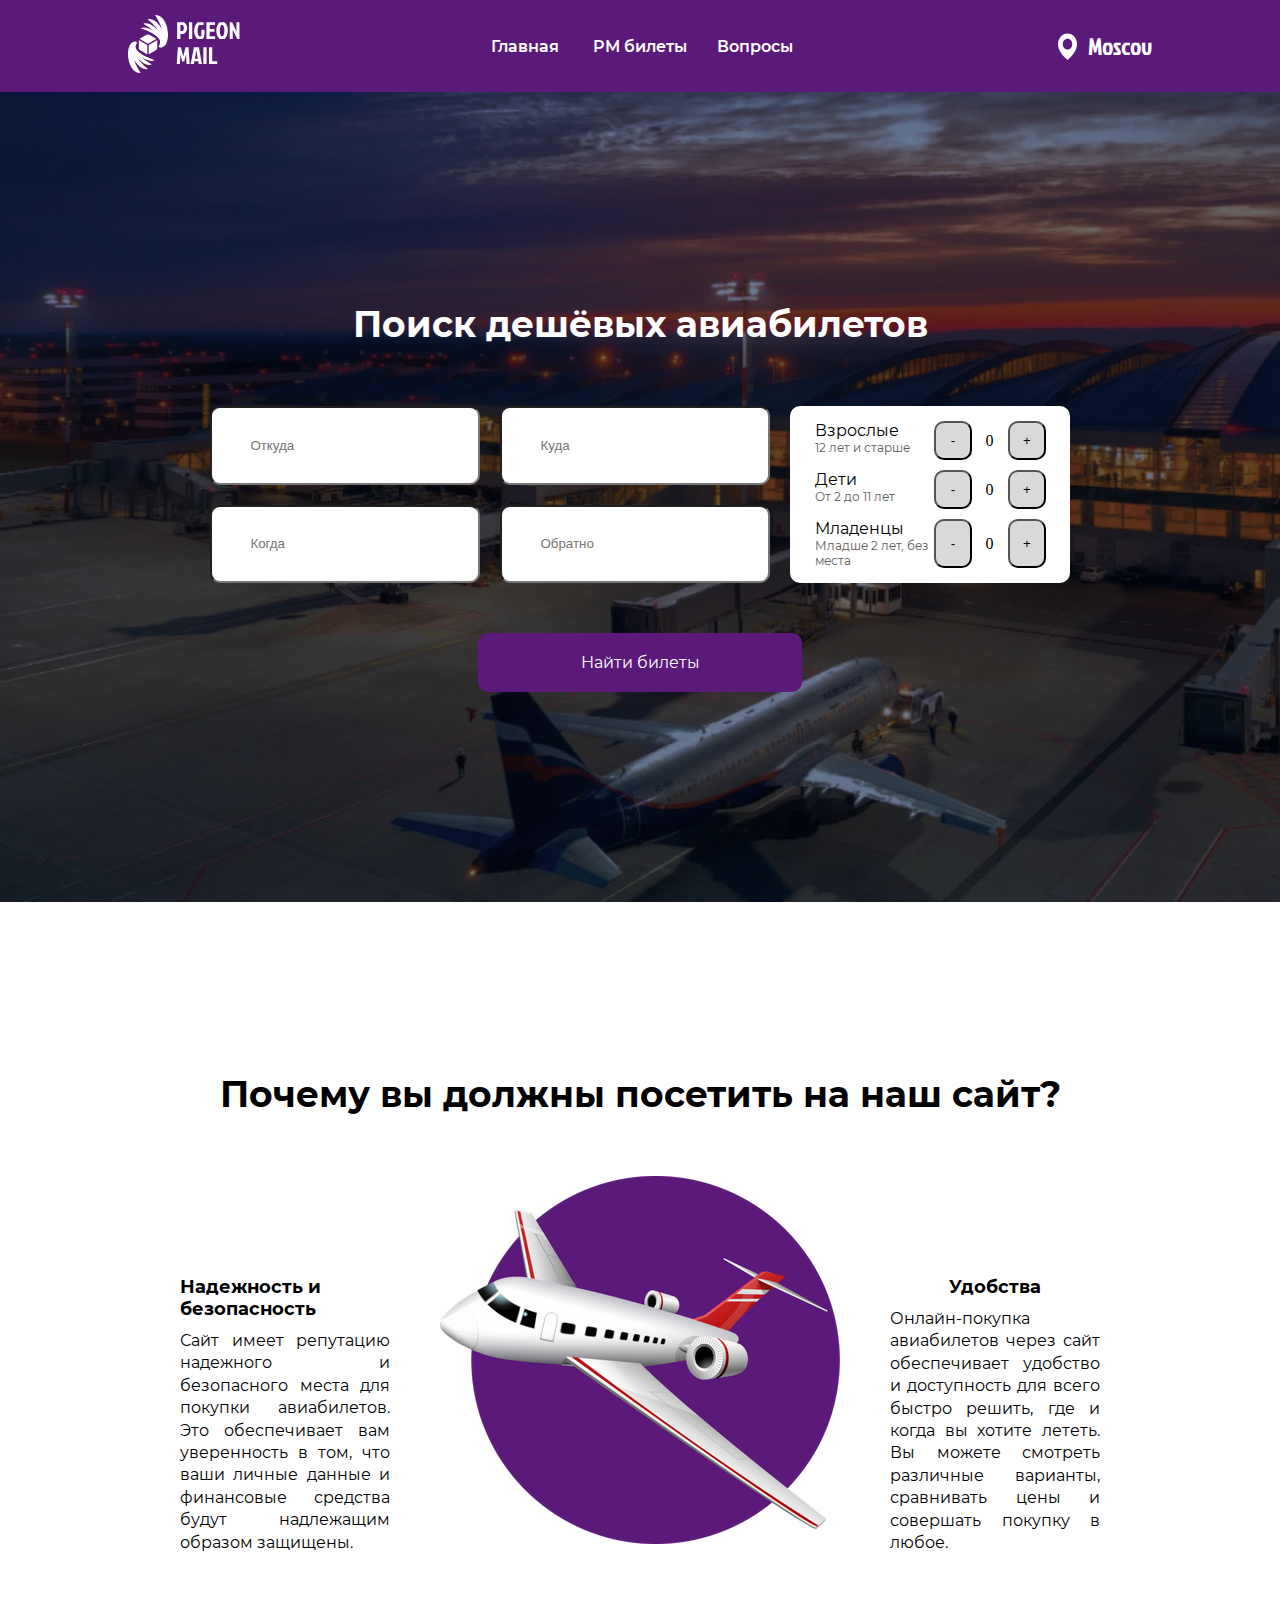
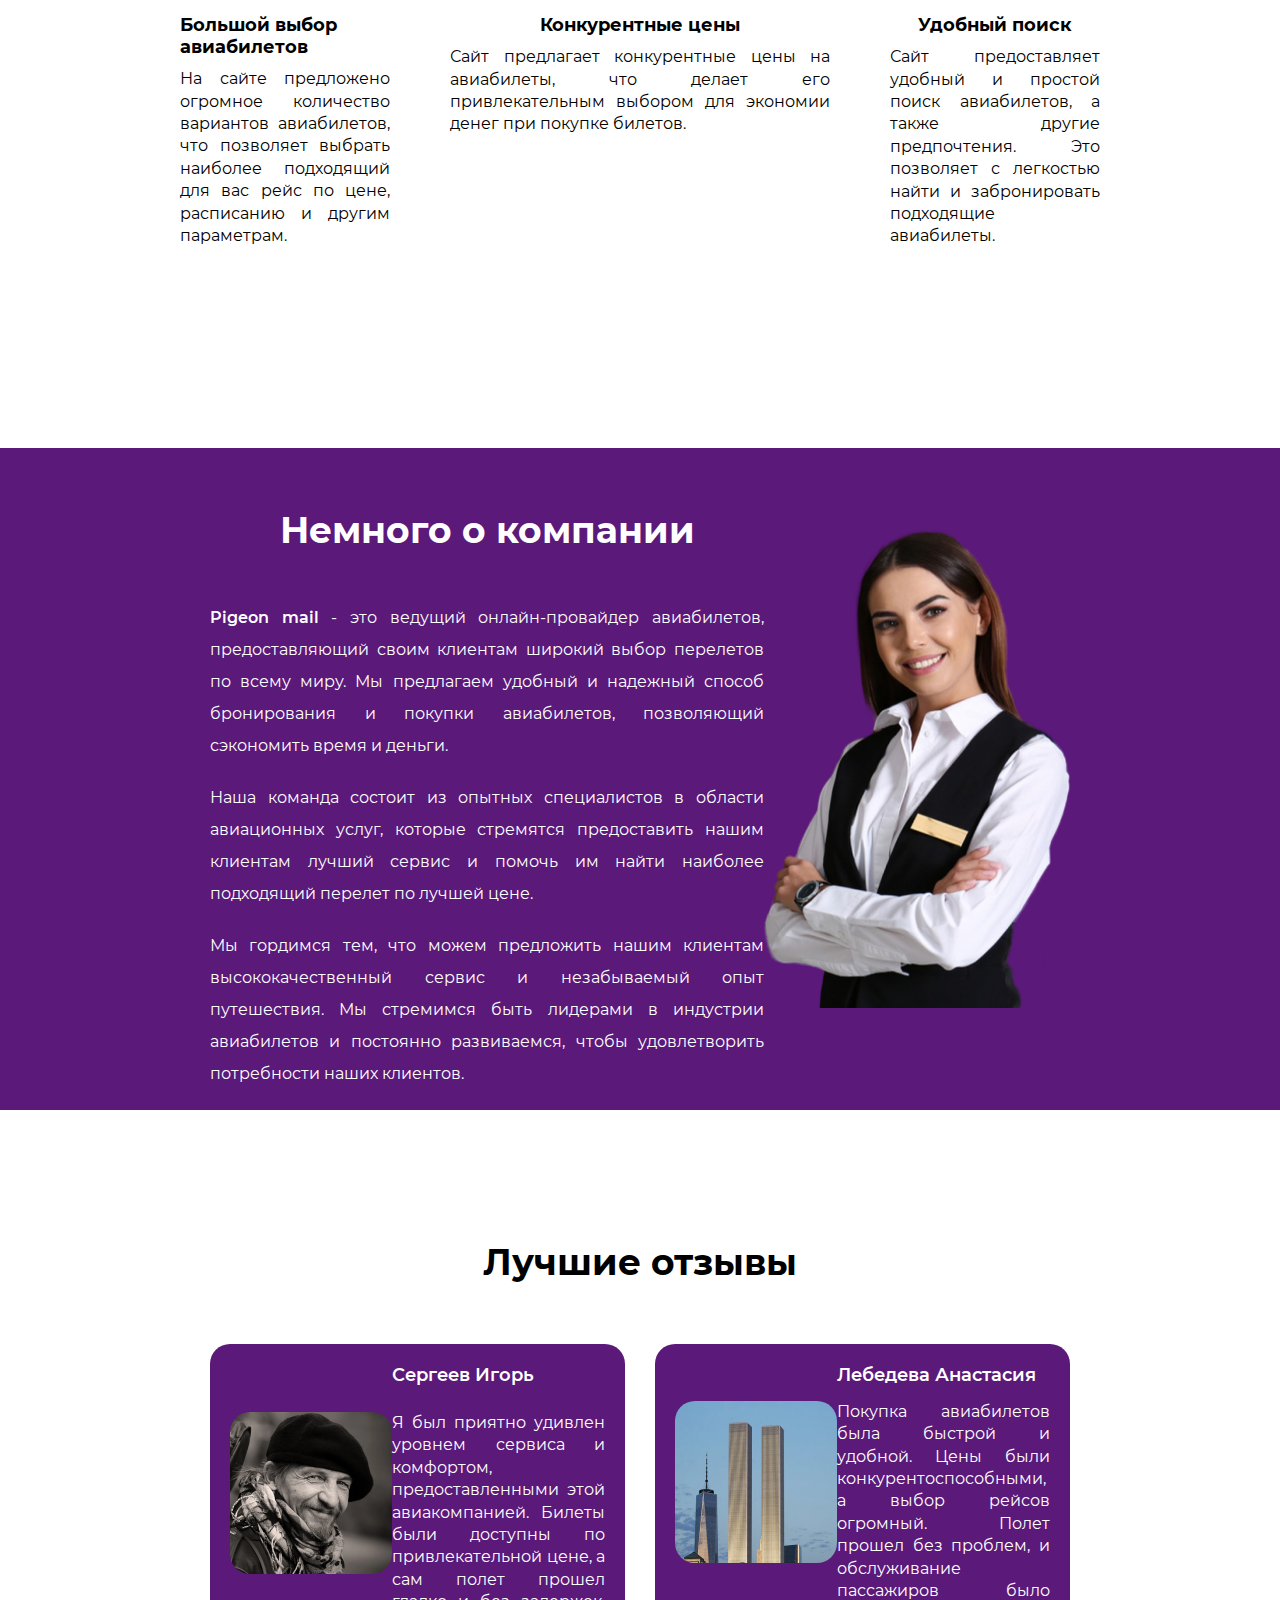
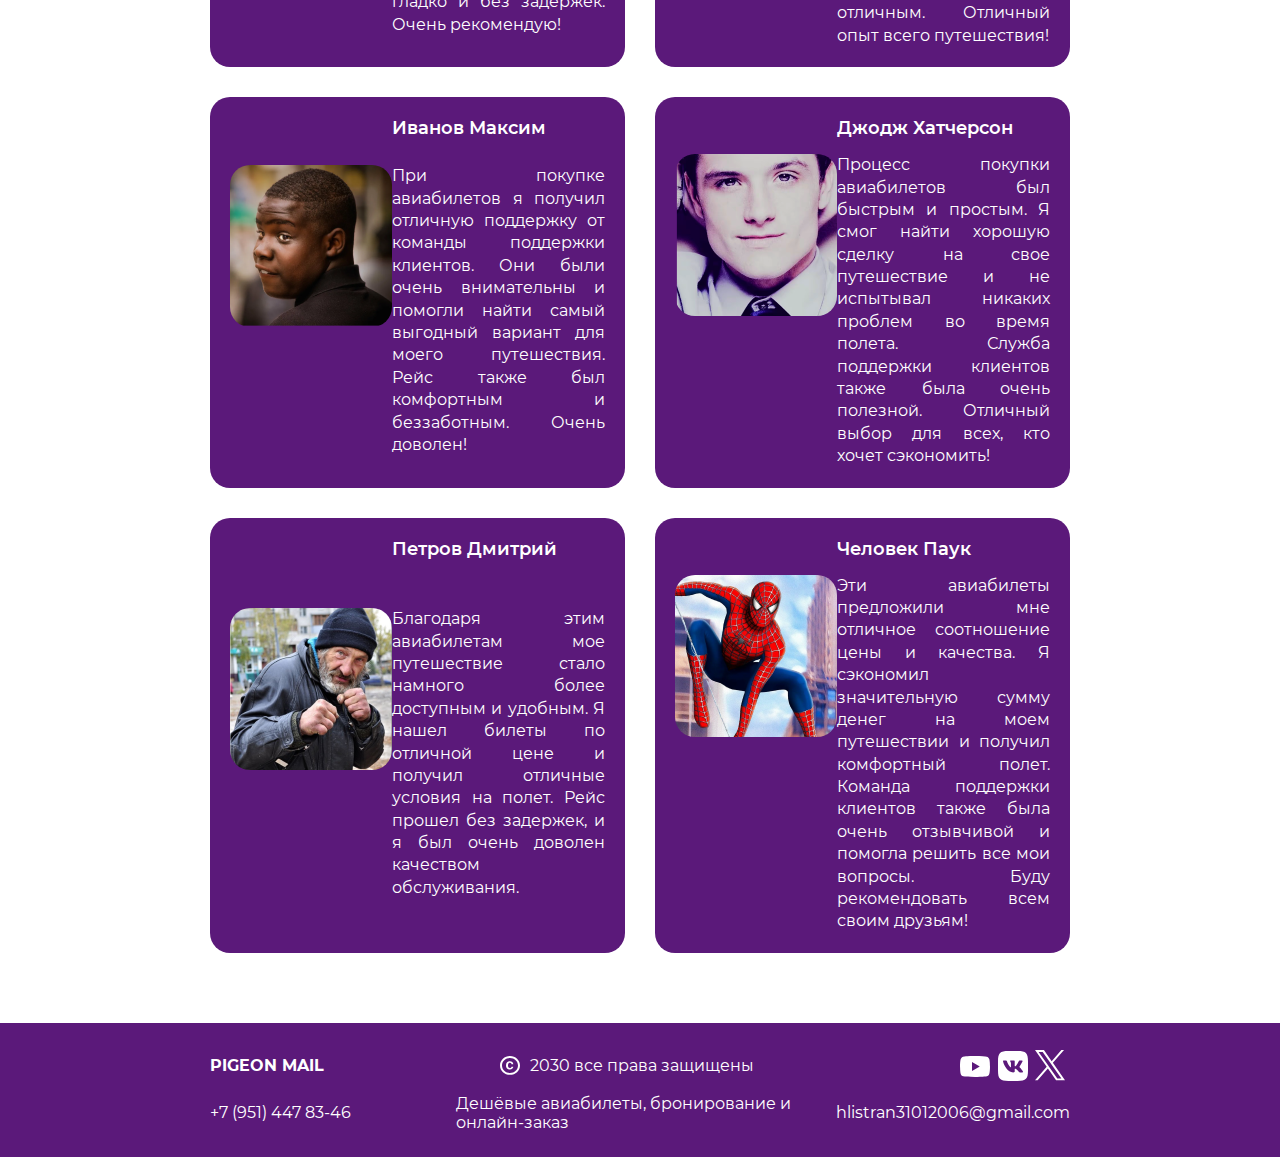
==== index.html @ 58d5df12 "Add files via upload" ====
<!DOCTYPE html>
<html lang="en">
<head>
    <meta charset="UTF-8">
    <meta name="viewport" content="width=device-width, initial-scale=1.0">
    <title>Document</title>
    <link rel="stylesheet" href="css/style.css">
</head>
<body>
    <header>
        <a href="index.html">
            <svg width="123" height="58" viewBox="0 0 123 58" fill="none" xmlns="http://www.w3.org/2000/svg">
                <g clip-path="url(#clip0_1_14)">
                    <path d="M52.392 10.08V16.08H54.528C55.408 15.36 55.848 14.304 55.848 12.912C55.848 12.32 55.728 11.76 55.488 11.232C55.264 10.704 54.992 10.32 54.672 10.08H52.392ZM49.152 24V7.2H55.656C56.744 7.68 57.6 8.416 58.224 9.408C58.864 10.4 59.184 11.56 59.184 12.888C59.184 14.2 58.856 15.416 58.2 16.536C57.544 17.656 56.576 18.448 55.296 18.912H52.392V24H49.152ZM60.9411 24V7.2H64.2291V24H60.9411ZM74.5106 24H69.4226C68.2706 22.944 67.4306 21.688 66.9026 20.232C66.3746 18.776 66.1106 17.256 66.1106 15.672C66.1106 14.072 66.4306 12.496 67.0706 10.944C67.7106 9.392 68.6066 8.144 69.7586 7.2H75.5906V10.08H71.1266C70.7106 10.56 70.3506 11.32 70.0466 12.36C69.7426 13.384 69.5906 14.48 69.5906 15.648C69.5906 16.8 69.7266 17.904 69.9986 18.96C70.2866 20 70.6386 20.752 71.0546 21.216H73.3586V14.688H76.5266V18.72C76.5266 20.928 75.8546 22.688 74.5106 24ZM78.402 24V7.2H87.018V10.08H81.69V14.088H86.442V16.872H81.69V21.216H87.114V24H78.402ZM96.5619 7.2C97.6819 8.112 98.5139 9.336 99.0579 10.872C99.6019 12.408 99.8739 13.992 99.8739 15.624C99.8739 17.24 99.6099 18.776 99.0819 20.232C98.5539 21.688 97.7139 22.944 96.5619 24H91.6179C90.4659 22.944 89.6259 21.688 89.0979 20.232C88.5699 18.776 88.3059 17.24 88.3059 15.624C88.3059 13.992 88.5779 12.408 89.1219 10.872C89.6659 9.336 90.4979 8.112 91.6179 7.2H96.5619ZM93.2259 21.216H94.9539C95.3539 20.752 95.6899 20 95.9619 18.96C96.2499 17.904 96.3939 16.792 96.3939 15.624C96.3939 14.456 96.2579 13.36 95.9859 12.336C95.7139 11.296 95.3779 10.544 94.9779 10.08H93.2259C92.8259 10.544 92.4819 11.296 92.1939 12.336C91.9219 13.36 91.7859 14.456 91.7859 15.624C91.7859 16.792 91.9219 17.904 92.1939 18.96C92.4819 20 92.8259 20.752 93.2259 21.216ZM109.234 24L104.746 14.712L104.626 14.76L104.77 17.592V24H101.746V7.2H104.17L108.586 16.848L108.706 16.8L108.442 13.848V7.2H111.466V24H109.234ZM55.272 41.32H55.176H55.272L56.544 36.064L57.576 32.2H60.576L61.656 49H58.512L58.056 39.832H57.936L56.208 46.6H54.24L52.512 39.832H52.392L51.936 49H48.792L49.872 32.2H52.872L53.904 36.064L55.176 41.32H55.272ZM70.7415 49L70.2375 46.336H66.4455L65.9415 49H62.6775L65.9175 32.2H70.8855L73.9575 49H70.7415ZM68.2935 35.32L67.3575 40.912L66.8295 43.768H69.8295L69.2775 40.912L68.3415 35.32H68.2935ZM75.3551 49V32.2H78.6431V49H75.3551ZM80.9567 49V32.2H84.2447V46.216H89.2367V49H80.9567Z" fill="white"/>
                    <path fill-rule="evenodd" clip-rule="evenodd" d="M37.7226 29.4676C36.4864 31.4005 34.1565 32.6293 32.532 32.6214C32.0768 32.6191 31.6751 32.5209 31.3704 32.3128C30.4816 31.7057 30.8404 30.9567 31.3131 29.97C31.5283 29.5209 31.7671 29.0226 31.9225 28.4659C31.9235 28.4623 31.9253 28.4591 31.9262 28.4554C31.9286 28.4475 31.9314 28.4399 31.9339 28.4319C32.1842 27.5832 32.1537 26.7054 31.8765 25.843C31.3213 24.1183 29.8635 22.4268 27.8624 20.8221C24.0971 17.8028 18.3704 15.0748 12.5197 13.3116C15.6061 11.3376 21.4267 13.3426 26.2906 16.4706C22.9483 13.481 19.0439 10.8918 15.3951 8.66729C20.0153 6.96411 26.1927 10.8702 30.4885 15.8221C27.5461 11.3805 23.3712 7.44076 19.4433 4.078C25.0271 2.7898 30.6695 8.06896 33.9006 14.1354C32.3155 9.0503 29.6414 4.23934 26.9421 0.0140762C38.8982 -0.632366 43.0346 21.1627 37.7226 29.4676ZM28.2394 24.0474C28.2662 24.0318 28.2885 24.0094 28.304 23.9825C28.3195 23.9556 28.3276 23.9251 28.3276 23.8941C28.3276 23.8631 28.3195 23.8326 28.304 23.8057C28.2885 23.7788 28.2662 23.7564 28.2394 23.7408L21.4489 19.8036C21.0145 19.5522 20.5212 19.4199 20.019 19.4199C19.5168 19.4199 19.0235 19.5522 18.589 19.8036L11.7999 23.7408C11.773 23.7564 11.7508 23.7788 11.7353 23.8057C11.7198 23.8326 11.7117 23.8631 11.7117 23.8941C11.7117 23.9251 11.7198 23.9556 11.7353 23.9825C11.7508 24.0094 11.773 24.0318 11.7999 24.0474L19.9303 28.8205C19.9576 28.8366 19.9888 28.8451 20.0205 28.8451C20.0523 28.8451 20.0834 28.8366 20.1108 28.8205L28.2394 24.0474ZM11.0388 25.2546C11.0116 25.239 10.9809 25.2308 10.9496 25.2309C10.9183 25.2309 10.8875 25.2392 10.8604 25.2549C10.8334 25.2706 10.8109 25.2932 10.7954 25.3204C10.7799 25.3475 10.7718 25.3782 10.772 25.4095V33.1247C10.7727 33.4965 10.8709 33.8616 11.0568 34.1838C11.2428 34.506 11.51 34.774 11.8319 34.9611L19.0411 39.275C19.0681 39.2906 19.0988 39.2988 19.13 39.2988C19.1612 39.2988 19.1918 39.2906 19.2189 39.2751C19.2459 39.2595 19.2684 39.2371 19.284 39.2102C19.2996 39.1832 19.3078 39.1526 19.3079 39.1215V30.1702C19.3078 30.1391 19.2996 30.1085 19.284 30.0816C19.2684 30.0546 19.246 30.0323 19.219 30.0167L11.0388 25.2546ZM20.7305 30.2013V39.1193C20.7305 39.1504 20.7388 39.181 20.7544 39.208C20.77 39.2349 20.7925 39.2573 20.8195 39.2728C20.8465 39.2884 20.8772 39.2966 20.9084 39.2966C20.9396 39.2966 20.9702 39.2884 20.9973 39.2728L28.206 34.9589C28.5277 34.772 28.7948 34.5044 28.9808 34.1826C29.1668 33.8609 29.2653 33.4961 29.2664 33.1247V25.4095C29.2662 25.3784 29.258 25.3479 29.2423 25.321C29.2266 25.2941 29.2042 25.2718 29.1772 25.2563C29.1502 25.2408 29.1195 25.2326 29.0884 25.2326C29.0572 25.2327 29.0266 25.2409 28.9996 25.2564L20.8194 30.0482C20.7925 30.0637 20.7701 30.086 20.7545 30.1129C20.7389 30.1397 20.7306 30.1702 20.7305 30.2013ZM7.23284 26.466C5.65947 26.4584 3.40291 27.6462 2.20572 29.5147C-2.93903 37.5428 1.0671 58.6113 12.6466 57.9864C10.0324 53.902 7.44243 49.2514 5.90732 44.3358C9.03659 50.2 14.5013 55.3032 19.9092 54.0579C16.1051 50.8073 12.0617 46.9988 9.21196 42.7053C13.3724 47.4921 19.3553 51.268 23.8299 49.6216C20.2961 47.4713 16.5147 44.9684 13.2776 42.0784C17.9883 45.1022 23.6256 47.0403 26.6147 45.1321C20.9484 43.4277 15.4021 40.7906 11.7553 37.872C9.81721 36.3208 8.40532 34.6856 7.86767 33.0184C7.59915 32.1848 7.56968 31.3362 7.81207 30.5158C7.81444 30.5081 7.81717 30.5007 7.81955 30.4931C7.82 30.4912 7.82072 30.4894 7.82143 30.4876C7.82206 30.4861 7.82268 30.4846 7.82312 30.4829C7.97364 29.9449 8.20488 29.4631 8.41327 29.029C8.87109 28.0752 9.21863 27.3512 8.35779 26.7643C8.06265 26.5631 7.67364 26.4682 7.23284 26.466Z" fill="white"/>
                </g>
                <defs>
                    <clipPath id="clip0_1_14">
                        <rect width="123" height="58" fill="white"/>
                    </clipPath>
                </defs>
            </svg>
        </a>
        <div class="kategori">
            <a href="index.html">Главная</a>
            <a href="bilet.html">PM билеты</a>
            <a href="">Вопросы</a>
        </div>
        <div class="nav">
            <svg width="20" height="27" viewBox="0 0 20 27" fill="none" xmlns="http://www.w3.org/2000/svg">
                <path d="M9.52378 0.58252C4.27259 0.58252 -2.51124e-05 5.3156 -2.51124e-05 11.1261C-0.0345489 19.6256 9.16188 26.6732 9.52378 26.958C9.52378 26.958 19.0821 19.6256 19.0476 11.1327C19.0476 5.3156 14.775 0.58252 9.52378 0.58252ZM9.52378 16.4078C6.89283 16.4078 4.76188 14.0472 4.76188 11.1327C4.76188 8.21823 6.89283 5.85762 9.52378 5.85762C12.1547 5.85762 14.2857 8.21823 14.2857 11.1327C14.2857 14.0472 12.1547 16.4078 9.52378 16.4078Z" fill="white"/>
            </svg>
            <p>Moscov</p>
        </div>
    </header>
    <section class="forma">
        <h1>Поиск дешёвых авиабилетов</h1>
        <div class="form">
            <div class="formik">
                <input type="text" placeholder="Откуда">
                <input type="text" placeholder="Куда">
                <input type="text" placeholder="Когда">
                <input type="text" placeholder="Обратно">
            </div>
            <main>
                <footer>
                    <div class="opisanie">
                        <h3>Взрослые</h3>
                        <p>12 лет и старше</p>
                    </div>
                    <div class="kolvo">
                        <button class="left1">-</button>
                        <p>0</p>
                        <button class="right1">+</button>
                    </div>
                </footer>
                <footer>
                    <div class="opisanie">
                        <h3>Дети</h3>
                        <p>От 2 до 11 лет</p>
                    </div>
                    <div class="kolvo">
                        <button class="left2">-</button>
                        <p>0</p>
                        <button class="right2">+</button>
                    </div>
                </footer>
                <footer>
                    <div class="opisanie">
                        <h3>Младенцы</h3>
                        <p>Младше 2 лет, без места</p>
                    </div>
                    <div class="kolvo">
                        <button class="left3">-</button>
                        <p class="number">0</p>
                        <button class="right3">+</button>
                    </div>
                </footer>
            </main>
        </div>
        <footer>
            <a href="">Найти билеты</a>
        </footer>
    </section>
    <section class="opic">
        <h1>Почему вы должны посетить на наш сайт?</h1>
        <footer>
            <div class="lol">
                <span>Надежность и безопасность</span>
                <p>Сайт имеет репутацию надежного и безопасного места для покупки авиабилетов. Это обеспечивает вам уверенность в том, что ваши личные данные и финансовые средства будут надлежащим образом защищены.</p>
            </div>
            <img src="img/самолётик.png" alt="air">
            <div class="lol">
                <span>Удобства</span>
                <p>Онлайн-покупка авиабилетов через сайт обеспечивает удобство и доступность для всего быстро решить, где и когда вы хотите лететь. Вы можете смотреть различные варианты, сравнивать цены и совершать покупку в любое.</p>
            </div>
            <div>
                <span>Большой выбор авиабилетов</span>
                <p>На сайте предложено огромное количество вариантов авиабилетов, что позволяет выбрать наиболее подходящий для вас рейс по цене, расписанию и другим параметрам.</p>
            </div>
            <div>
                <span>Конкурентные цены</span>
                <p>Сайт предлагает конкурентные цены на авиабилеты, что делает его привлекательным выбором для экономии денег при покупке билетов.</p>
            </div>
            <div><span>Удобный поиск</span>
                <p>Сайт предоставляет удобный и простой поиск авиабилетов, а также другие предпочтения. Это позволяет с легкостью найти и забронировать подходящие авиабилеты.</p>
            </div>
            
        </footer>
    </section>
    <section class="cebe">
        <footer>
            <h1>Немного о компании</h1>
            <div>
                <p><span>Pigeon mail</span> - это ведущий онлайн-провайдер авиабилетов, предоставляющий своим клиентам широкий выбор перелетов по всему миру. Мы предлагаем удобный и надежный способ бронирования и покупки авиабилетов, позволяющий сэкономить время и деньги.
                <p>Наша команда состоит из опытных специалистов в области авиационных услуг, которые стремятся предоставить нашим клиентам лучший сервис и помочь им найти наиболее подходящий перелет по лучшей цене.</p>
                <p>Мы гордимся тем, что можем предложить нашим клиентам высококачественный сервис и незабываемый опыт путешествия. Мы стремимся быть лидерами в индустрии авиабилетов и постоянно развиваемся, чтобы удовлетворить потребности наших клиентов.</p>
            </div>
        </footer>
        <div><img src="/img/ЖЕНЩИНА!!!.png" alt=""></div>
        
    </section>
    <section class="otzuv">
        <h1>Лучшие отзывы</h1>
        <footer>
            <div>
                <br>
                <h2>Сергеев Игорь</h2>
                <img src="/img/Игорь.png" alt="">
                <p>Я был приятно удивлен уровнем сервиса и комфортом, предоставленными этой авиакомпанией. Билеты были доступны по привлекательной цене, а сам полет прошел гладко и без задержек. Очень рекомендую!</p>
            </div>
            <div>
                <br>
                <h2>Лебедева Анастасия</h2>
                <img src="/img/Анастасия.png" alt="">
                <p>Покупка авиабилетов была быстрой и удобной. Цены были конкурентоспособными, а выбор рейсов огромный. Полет прошел без проблем, и обслуживание пассажиров было отличным. Отличный опыт всего путешествия!</p>
            </div>
            <div>
                <br>
                <h2>Иванов Максим</h2>
                <img src="/img/Черный.png" alt="">
                <p>При покупке авиабилетов я получил отличную поддержку от команды поддержки клиентов. Они были очень внимательны и помогли найти самый выгодный вариант для моего путешествия. Рейс также был комфортным и беззаботным. Очень доволен!</p>
            </div>
            <div>
                <br>
                <h2>Джодж Хатчерсон</h2>
                <img src="/img/Джодж Хатчерсон.png" alt="">    
                <p>Процесс покупки авиабилетов был быстрым и простым. Я смог найти хорошую сделку на свое путешествие и не испытывал никаких проблем во время полета. Служба поддержки клиентов также была очень полезной. Отличный выбор для всех, кто хочет сэкономить!</p>
            </div>
            <div>
                <br>
                <h2>Петров Дмитрий</h2>
                <img src="/img/Боксер.png" alt="">
                    <p>Благодаря этим авиабилетам мое путешествие стало намного более доступным и удобным. Я нашел билеты по отличной цене и получил отличные условия на полет. Рейс прошел без задержек, и я был очень доволен качеством обслуживания.</p>
            </div>
            <div>
                <br>
                <h2>Человек Паук</h2>
                <img src="/img/Человек паук.png" alt="">               
                <p>Эти авиабилеты предложили мне отличное соотношение цены и качества. Я сэкономил значительную сумму денег на моем путешествии и получил комфортный полет. Команда поддержки клиентов также была очень отзывчивой и помогла решить все мои вопросы. Буду рекомендовать всем своим друзьям!</p>
            </div>
        </footer>
    </section>
    <section class="podval">
        <h1>PIGEON MAIL</h1>
        <div class="prava">
            <svg width="20" height="19" viewBox="0 0 20 19" fill="none" xmlns="http://www.w3.org/2000/svg">
                <path d="M9.88 6.70965C11.16 6.76604 11.49 7.79034 11.51 8.2696H13.3C13.22 6.40894 11.81 5.27187 9.85 5.27187C7.64 5.27187 6 6.57809 6 9.52884C6 11.3519 6.93 13.5133 9.84 13.5133C12.06 13.5133 13.25 11.9627 13.28 10.7411H11.49C11.46 11.2955 11.04 12.0379 9.86 12.0943C8.55 12.0567 8 11.0982 8 9.52884C8 6.81302 9.28 6.72845 9.88 6.70965ZM10 0C4.48 0 0 4.20998 0 9.39727C0 14.5846 4.48 18.7945 10 18.7945C15.52 18.7945 20 14.5846 20 9.39727C20 4.20998 15.52 0 10 0ZM10 16.9151C5.59 16.9151 2 13.5415 2 9.39727C2 5.25308 5.59 1.87945 10 1.87945C14.41 1.87945 18 5.25308 18 9.39727C18 13.5415 14.41 16.9151 10 16.9151Z" fill="white"/>
            </svg>
            <p>2030 все права защищены</p>   
        </div>
        <div class="cotseti">
            <svg width="30" height="30" viewBox="0 0 30 30" fill="none" xmlns="http://www.w3.org/2000/svg">
                <path d="M12 20L19.785 15.5L12 11V20ZM29.34 8.255C29.535 8.96 29.67 9.905 29.76 11.105C29.865 12.305 29.91 13.34 29.91 14.24L30 15.5C30 18.785 29.76 21.2 29.34 22.745C28.965 24.095 28.095 24.965 26.745 25.34C26.04 25.535 24.75 25.67 22.77 25.76C20.82 25.865 19.035 25.91 17.385 25.91L15 26C8.715 26 4.8 25.76 3.255 25.34C1.905 24.965 1.035 24.095 0.66 22.745C0.465 22.04 0.33 21.095 0.24 19.895C0.135 18.695 0.0899999 17.66 0.0899999 16.76L0 15.5C0 12.215 0.24 9.8 0.66 8.255C1.035 6.905 1.905 6.035 3.255 5.66C3.96 5.465 5.25 5.33 7.23 5.24C9.18 5.135 10.965 5.09 12.615 5.09L15 5C21.285 5 25.2 5.24 26.745 5.66C28.095 6.035 28.965 6.905 29.34 8.255Z" fill="white"/>
            </svg> 
            <svg width="36" height="36" viewBox="0 0 36 36" fill="none" xmlns="http://www.w3.org/2000/svg">
                <path d="M22.6095 3H13.4055C4.9995 3 3 4.9995 3 13.3905V22.5945C3 30.999 4.9845 33 13.3905 33H22.5945C30.999 33 33 31.0155 33 22.6095V13.4055C33 4.9995 31.0155 3 22.6095 3ZM27.219 24.405H25.0305C24.2025 24.405 23.9535 23.7345 22.4685 22.2495C21.1725 21 20.625 20.844 20.2965 20.844C19.8435 20.844 19.719 20.9685 19.719 21.594V23.562C19.719 24.0945 19.5465 24.4065 18.156 24.4065C16.8065 24.3158 15.4979 23.9058 14.3379 23.2103C13.1779 22.5148 12.1998 21.5536 11.484 20.406C9.78475 18.291 8.60241 15.8087 8.031 13.1565C8.031 12.828 8.1555 12.531 8.781 12.531H10.968C11.5305 12.531 11.733 12.7815 11.9535 13.359C13.0155 16.485 14.8275 19.203 15.5625 19.203C15.8445 19.203 15.9675 19.0785 15.9675 18.375V15.156C15.8745 13.6875 15.0945 13.563 15.0945 13.032C15.1045 12.8919 15.1687 12.7613 15.2734 12.6678C15.3782 12.5742 15.5152 12.5252 15.6555 12.531H19.0935C19.563 12.531 19.719 12.765 19.719 13.3275V17.6715C19.719 18.141 19.9215 18.297 20.0625 18.297C20.3445 18.297 20.562 18.141 21.078 17.625C22.1863 16.2734 23.0918 14.7676 23.766 13.155C23.8349 12.9613 23.9653 12.7955 24.1373 12.6828C24.3093 12.5701 24.5134 12.5168 24.7185 12.531H26.907C27.5625 12.531 27.702 12.8595 27.5625 13.3275C26.7667 15.1101 25.7821 16.8023 24.6255 18.375C24.39 18.735 24.2955 18.9225 24.6255 19.344C24.843 19.6725 25.6095 20.313 26.1255 20.922C26.8754 21.67 27.498 22.5353 27.969 23.484C28.1565 24.093 27.843 24.405 27.219 24.405Z" fill="white"/>
            </svg>
            <svg width="30" height="31" viewBox="0 0 30 31" fill="none" xmlns="http://www.w3.org/2000/svg">
                <path d="M17.8542 12.8459L29.0223 0H26.3755L16.6786 11.1536L8.93332 0H0L11.7123 16.8665L0 30.3371H2.64675L12.8874 18.5585L21.0667 30.3371H30L17.8542 12.8459ZM14.2292 17.0148L13.0424 15.3354L3.6003 1.97144H7.66551L15.285 12.7567L16.4716 14.4362L26.3767 28.4552H22.312L14.2292 17.0148Z" fill="white"/>
            </svg>                       
        </div>
        <p>+7 (951) 447 83-46</p>
        <p class="center">Дешёвые авиабилеты, бронирование и онлайн-заказ
        </p>
        <p class="right">hlistran31012006@gmail.com</p>
    </section>
    <script src="js/app.js"></script>
</body>
</html>
---- css/style.css ----
:root {
    --color-white: #fff;
    --color-black: #000;
    --color-purple: #5B197A;
    --color-lite-gray: #D9D9D9;
    --color-nav-links: #5C5C5C;
}

@font-face {
    font-family: "Jockey one";
    src: url(/fonts/JockeyOne-Regular.ttf);
    font-weight: 400;
}

@font-face {
    font-family: "Montserrat";
    src: url(/fonts/Montserrat-SemiBold.ttf);
    font-weight: 400;
}

@font-face {
    font-family: "Montserrat";
    src: url(/fonts/Montserrat-Bold.ttf);
    font-weight: bold;
}

@font-face {
    font-family: "Montserrat";
    src: url(/fonts/Montserrat-Regular.ttf);
    font-weight: 900;
}

* {
    padding: 0;
    margin: 0;
    box-sizing: border-box;
}

header {
    display: grid;
    grid-template-columns: repeat(3, 1fr);
    background-color: var(--color-purple);
    color: var(--color-white);
    padding: 15px 10vw;
}

header .nav {
    display: grid;
    grid-template-columns: 20px 64px;
    column-gap: 10px;
    align-items: center;
    justify-content: end;
}

header .kategori {
    display: grid;
    grid-template-columns: repeat(3, 9vw);
    align-items: center;
    justify-content: center;
}

header .kategori a {
    display: grid;
    justify-content: center;
    color: var(--color-white);
    text-decoration: none;
    font-family: Montserrat;
}

header .nav p {
    font-family: Jockey one;
    font-size: 24px;
}

section.forma {
    background-image: url(/img/аэропорт.png);
    background-repeat: no-repeat;
    background-size: cover;
    padding: 210px 210px;
}

section.forma h1 {
    color: var(--color-white);
    font-family: Montserrat;
    font-weight: bold;
    font-size: 36px;
    display: flex;
    justify-content: center;
    padding-bottom: 60px;
}

section.forma .form {
    display: grid;
    grid-template-columns: 2fr 1fr;
    column-gap: 20px;
    padding-bottom: 50px;
}

section.forma .form .formik {
    display: grid;
    grid-template-columns: 1fr 1fr;
    column-gap: 20px;
    row-gap: 20px;
}

section.forma .form .formik input {
    padding: 20px 3vw;
    border-radius: 10px;
}

section.forma .form main {
    background-color: var(--color-white);
    color: var(--color-black);
    padding: 15px 25px;
    display: grid;
    row-gap: 10px;
    border-radius: 10px;
}

section.forma .form main footer {
    display: grid;
    grid-template-columns: 1fr 8vw;
}

section.forma .form main footer .kolvo button {
    padding: 10px 17px;
    border-radius: 10px;
    display: flex;
    justify-content: center;
    align-items: center;
    background-color: var(--color-lite-gray);
    color: var(--color-black);
}

section.forma .form main footer .kolvo .left {
    background-color: var(--color-lite-gray);
}

section.forma .form main footer .kolvo .right {
    background-color: var(--color-white);
}

section.forma .form main footer .kolvo {
    display: grid;
    grid-template-columns: repeat(3, 37px);
    justify-content: end;
}

section.forma .form main footer .kolvo p {
    display: flex;
    justify-content: center;
    align-items: center;
}

section.forma .form main footer .opisanie h3 {
    font-family: Montserrat;
    font-weight: 900;
    font-size: 16px;
}

section.forma .form main footer .opisanie p {
    font-family: Montserrat;
    font-weight: 900;
    font-size: 12px;
    color: var(--color-nav-links);
}

section.forma a {
    text-decoration: none;
    background-color: var(--color-purple);
    color: var(--color-white);
    padding: 20px 8vw;
    border-radius: 10px;
    display: flex;
    align-items: center;
    font-family: Montserrat;
    font-weight: 900;
    font-size: 16px;
}

section.forma footer {
    display: flex;
    justify-content: center;
}


section.opic {
    padding: 170px 150px;
}

section.opic h1 {
    font-family: Montserrat;
    font-weight: bold;
    display: grid;
    justify-content: center;
    font-size: 36px;
    padding-bottom: 60px;
}

section.opic footer {
    display: grid;
    grid-template-columns: 1fr 1fr 1fr;
}

section.opic footer .lol {
    padding-top: 100px;
}

section.opic footer div span {
    font-family: Montserrat;
    font-weight: bold;
    display: grid;
    justify-content: center;
    font-size: 18px;
    padding-bottom: 10px;
}

section.opic footer div p {
    font-family: Montserrat;
    font-weight: 900;
    font-size: 16px;
    text-align: justify;
    line-height: 1.4;
}

section.opic footer div {
    padding: 30px;
}

section.cebe {
    padding: 60px 210px 0px 210px;
    background-color: var(--color-purple);
    display: grid;
    grid-template-columns: 2fr 1fr;
}

section.cebe footer {
    color: var(--color-white)
}

section.cebe h1 {
    font-family: Montserrat;
    font-weight: bold;
    font-size: 36px;
    display: grid;
    justify-content: center;
    padding-bottom: 50px;
}

section.cebe div {
    display: grid;
    justify-content: end;
}

section.cebe footer p {
    font-family: Montserrat;
    font-weight: 900;
    font-size: 16px;
    padding-bottom: 20px;
    line-height: 2;
    text-align: justify;
}

section.cebe footer p span {
    font-family: Montserrat;
    font-weight: 400;
}

section.otzuv {
    padding: 130px 210px 70px 210px;
}

section.otzuv h1 {
    font-family: Montserrat;
    font-weight: bold;
    font-size: 36px;
    display: grid;
    justify-content: center;
    padding-bottom: 60px;
}

section.otzuv footer {
    display: grid;
    grid-template-columns: repeat(2, 1fr);
    row-gap: 30px;
    column-gap: 30px;
}

section.otzuv footer div {
    background-color: var(--color-purple);
    border-radius: 20px;
    color: var(--color-white);
    padding: 20px;
    display: grid;
    grid-template-columns: 1fr 2fr;
}

section.otzuv footer div img {
    border-radius: 20px;
}

section.otzuv footer div h2 {
    font-family: Montserrat;
    font-weight: 400;
    font-size: 18px;
    padding-bottom: 15px;
}

section.otzuv footer div p {
    font-family: Montserrat;
    font-weight: 900;
    font-size: 16px;
    line-height: 1.4;
    text-align: justify;
}

section.podval {
    background-color: var(--color-purple);
    padding: 25px 210px;
    display: grid;
    grid-template-columns: 1fr 1.5fr 1fr;
    color: var(--color-white);
    align-items: center;
    row-gap: 10px;
}

section.podval .prava {
    display: grid;
    grid-template-columns: 20px 250px;
    column-gap: 10px;
    justify-content: center;
}

section.podval .center {
    display: grid;
    justify-content: center;
}

section.podval .cotseti {
    display: grid;
    justify-content: end;
    display: grid;
    grid-template-columns: 30px 35px 35px;
    column-gap: 5px;
    align-items: center;
}

section.podval .right {
    display: grid;
    justify-content: end;
}

section.podval h1 {
    font-family: Montserrat;
    font-weight: bold;
    font-size: 16px;
}

section.podval p {
    font-family: Montserrat;
    font-weight: 900;
    font-size: 16px;
}
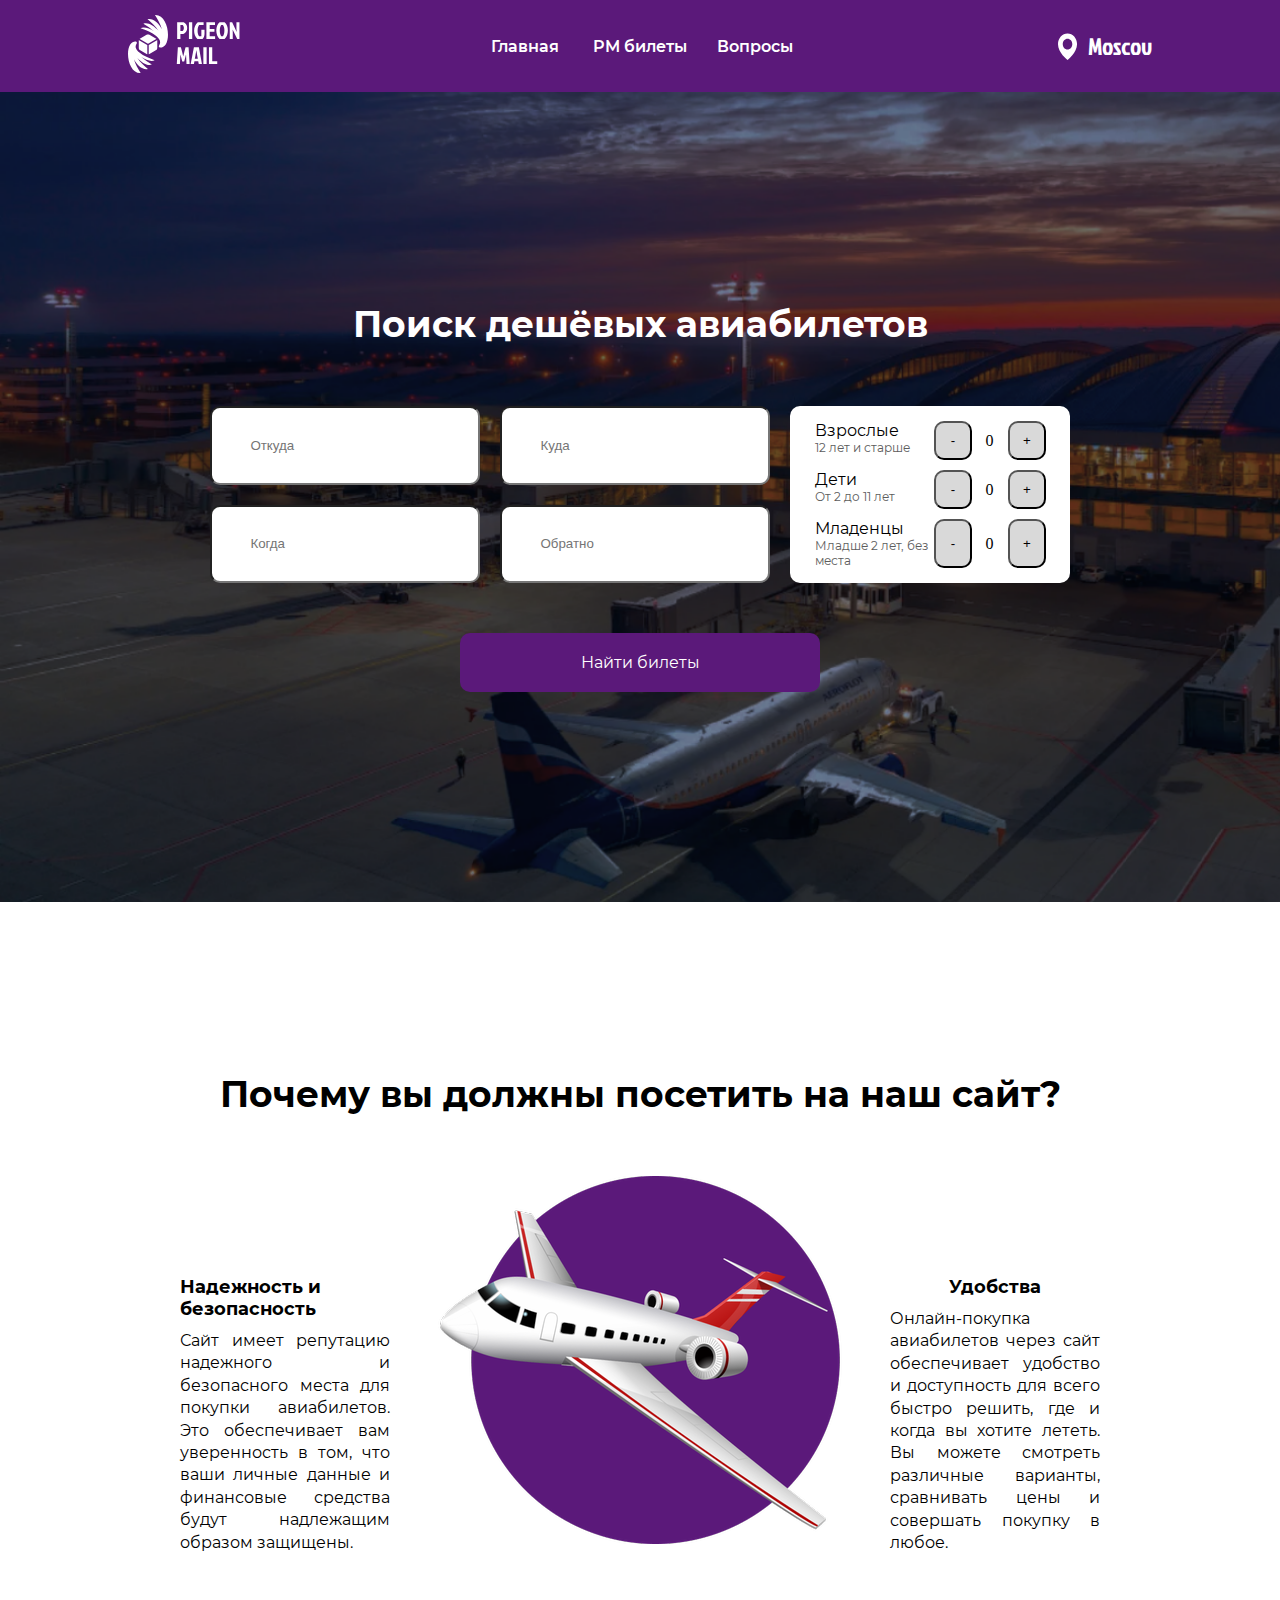
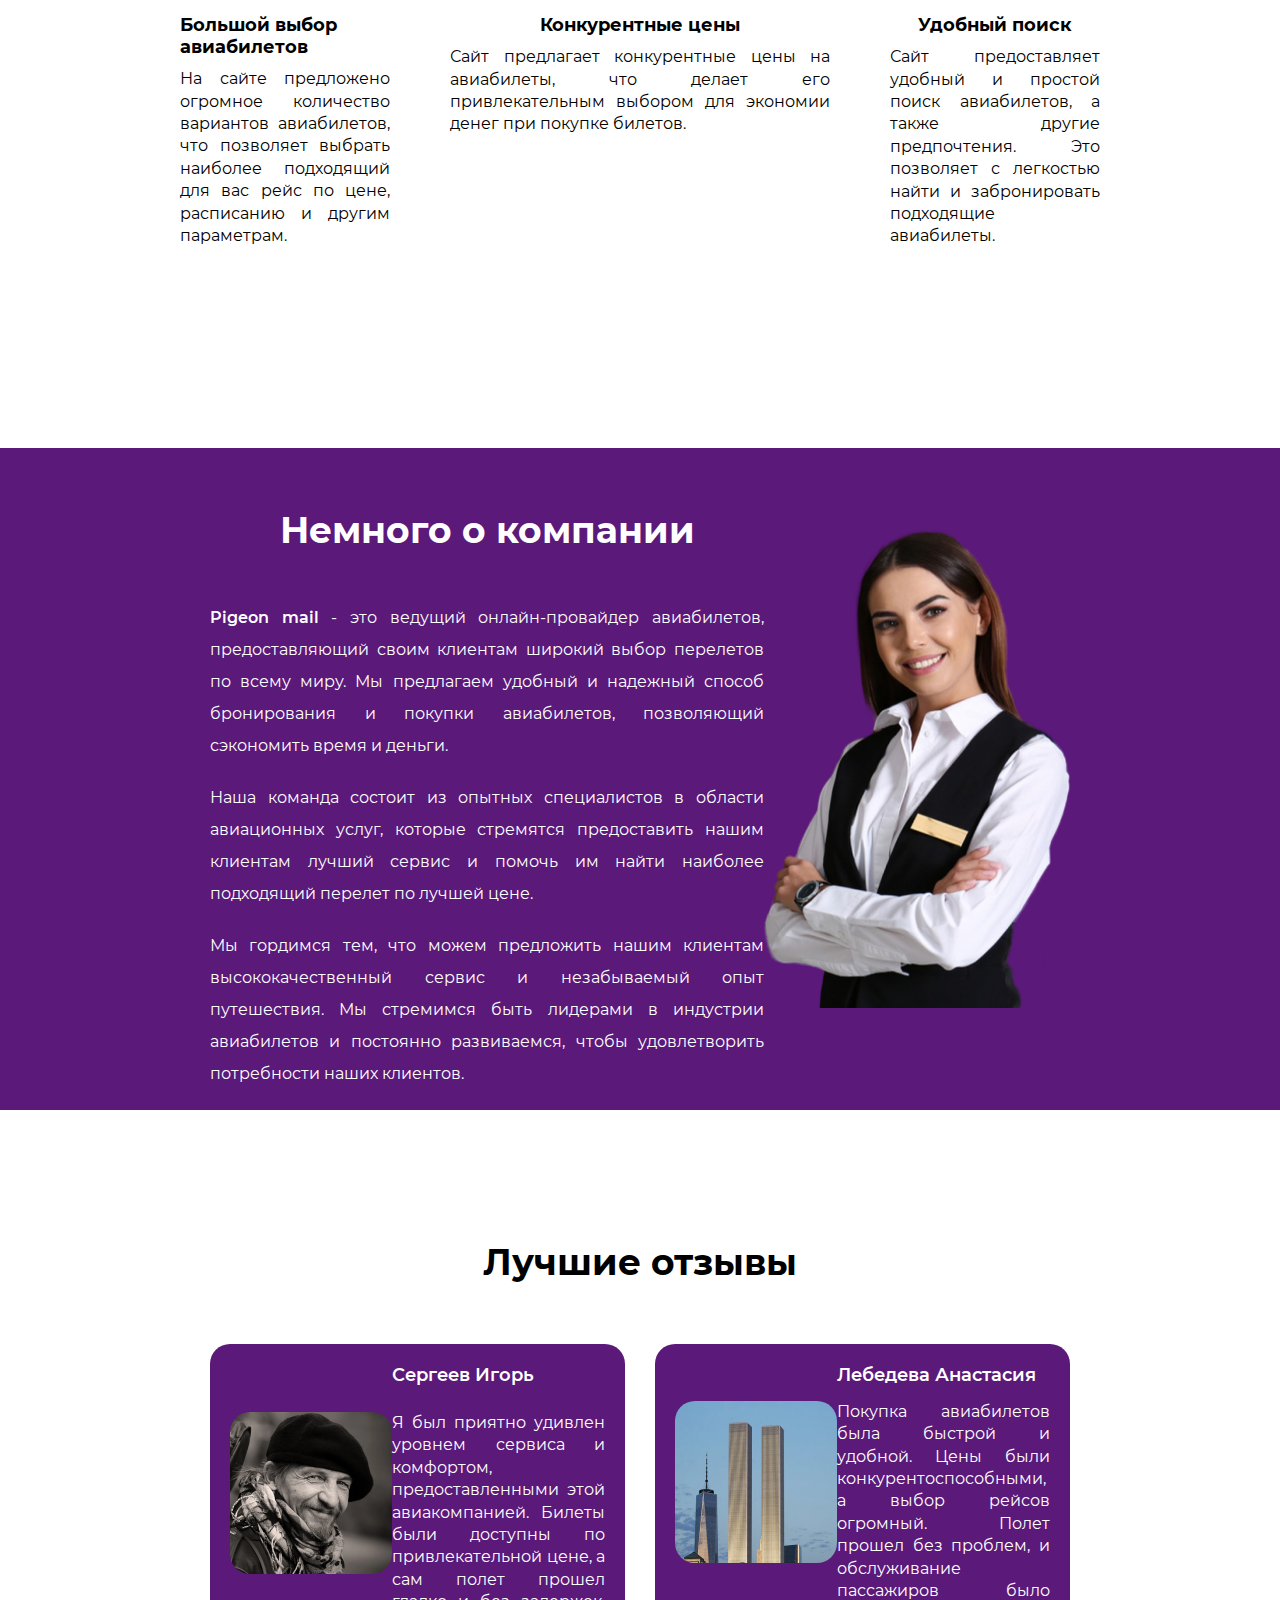
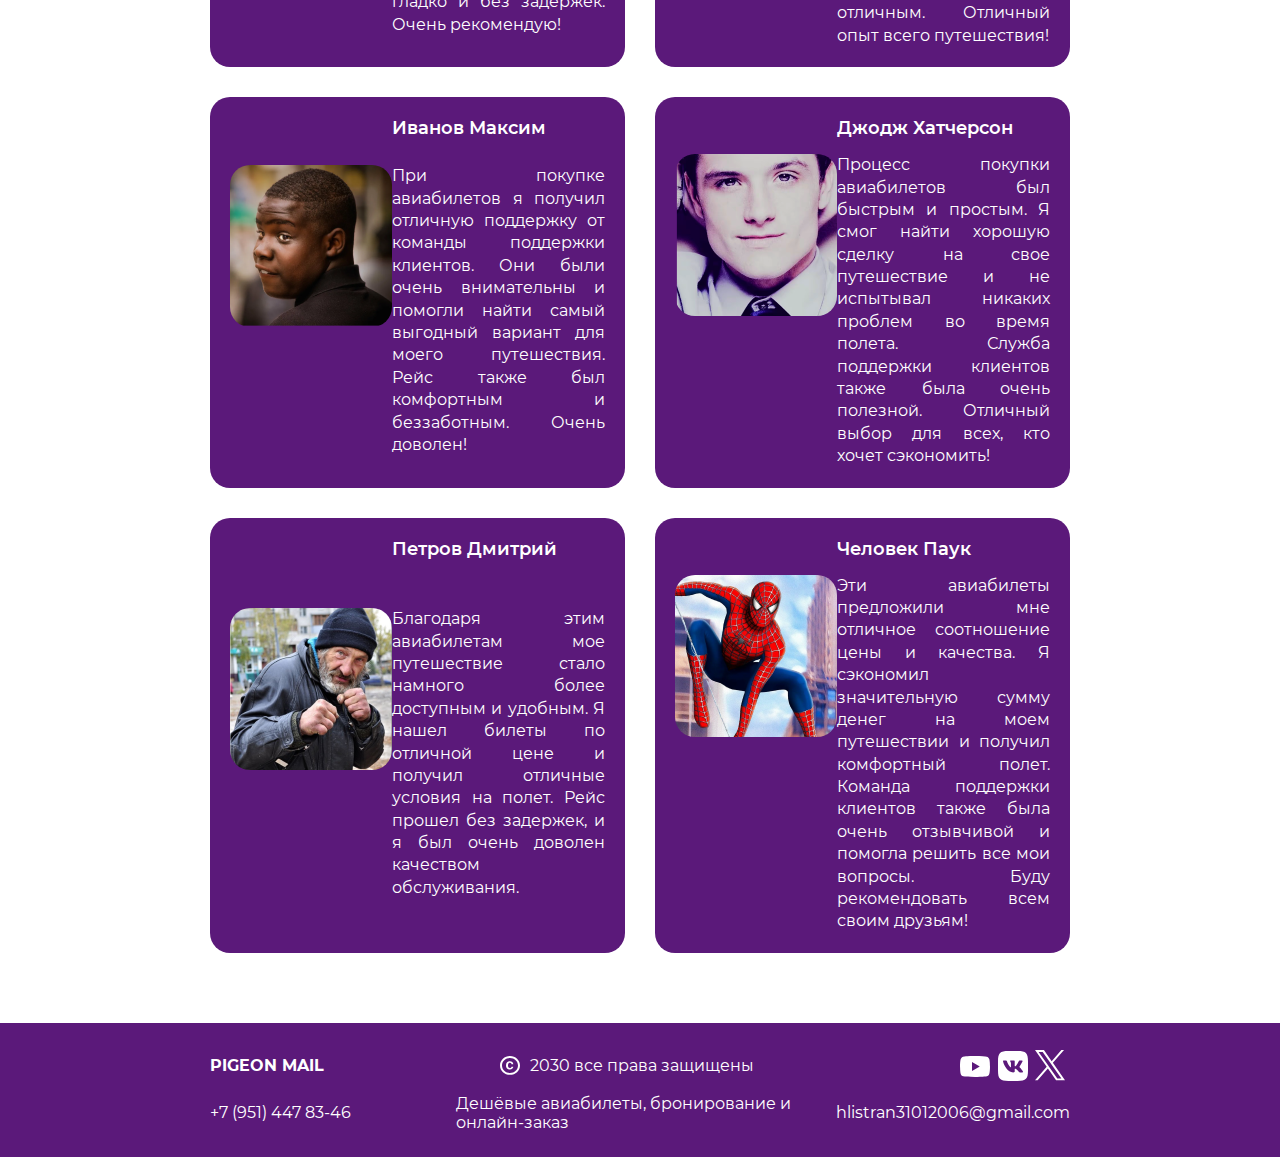
==== commit 22ac5837: "Add files via upload" ====
--- a/index.html
+++ b/index.html
@@ -79,7 +79,7 @@
             </main>
         </div>
         <footer>
-            <a href="">Найти билеты</a>
+            <a href="bilet.html">Найти билеты</a>
         </footer>
     </section>
     <section class="opic">
@@ -117,7 +117,7 @@
                 <p>Мы гордимся тем, что можем предложить нашим клиентам высококачественный сервис и незабываемый опыт путешествия. Мы стремимся быть лидерами в индустрии авиабилетов и постоянно развиваемся, чтобы удовлетворить потребности наших клиентов.</p>
             </div>
         </footer>
-        <div><img src="/img/ЖЕНЩИНА!!!.png" alt=""></div>
+        <div><img src="img/ЖЕНЩИНА!!!.png" alt=""></div>
         
     </section>
     <section class="otzuv">
@@ -126,37 +126,37 @@
             <div>
                 <br>
                 <h2>Сергеев Игорь</h2>
-                <img src="/img/Игорь.png" alt="">
+                <img src="img/Игорь.png" alt="">
                 <p>Я был приятно удивлен уровнем сервиса и комфортом, предоставленными этой авиакомпанией. Билеты были доступны по привлекательной цене, а сам полет прошел гладко и без задержек. Очень рекомендую!</p>
             </div>
             <div>
                 <br>
                 <h2>Лебедева Анастасия</h2>
-                <img src="/img/Анастасия.png" alt="">
+                <img src="img/Анастасия.png" alt="">
                 <p>Покупка авиабилетов была быстрой и удобной. Цены были конкурентоспособными, а выбор рейсов огромный. Полет прошел без проблем, и обслуживание пассажиров было отличным. Отличный опыт всего путешествия!</p>
             </div>
             <div>
                 <br>
                 <h2>Иванов Максим</h2>
-                <img src="/img/Черный.png" alt="">
+                <img src="img/Черный.png" alt="">
                 <p>При покупке авиабилетов я получил отличную поддержку от команды поддержки клиентов. Они были очень внимательны и помогли найти самый выгодный вариант для моего путешествия. Рейс также был комфортным и беззаботным. Очень доволен!</p>
             </div>
             <div>
                 <br>
                 <h2>Джодж Хатчерсон</h2>
-                <img src="/img/Джодж Хатчерсон.png" alt="">    
+                <img src="img/Джодж Хатчерсон.png" alt="">    
                 <p>Процесс покупки авиабилетов был быстрым и простым. Я смог найти хорошую сделку на свое путешествие и не испытывал никаких проблем во время полета. Служба поддержки клиентов также была очень полезной. Отличный выбор для всех, кто хочет сэкономить!</p>
             </div>
             <div>
                 <br>
                 <h2>Петров Дмитрий</h2>
-                <img src="/img/Боксер.png" alt="">
+                <img src="img/Боксер.png" alt="">
                     <p>Благодаря этим авиабилетам мое путешествие стало намного более доступным и удобным. Я нашел билеты по отличной цене и получил отличные условия на полет. Рейс прошел без задержек, и я был очень доволен качеством обслуживания.</p>
             </div>
             <div>
                 <br>
                 <h2>Человек Паук</h2>
-                <img src="/img/Человек паук.png" alt="">               
+                <img src="img/Человек паук.png" alt="">               
                 <p>Эти авиабилеты предложили мне отличное соотношение цены и качества. Я сэкономил значительную сумму денег на моем путешествии и получил комфортный полет. Команда поддержки клиентов также была очень отзывчивой и помогла решить все мои вопросы. Буду рекомендовать всем своим друзьям!</p>
             </div>
         </footer>
--- a/css/style.css
+++ b/css/style.css
@@ -8,25 +8,25 @@
 
 @font-face {
     font-family: "Jockey one";
-    src: url(/fonts/JockeyOne-Regular.ttf);
+    src: url(../fonts/JockeyOne-Regular.ttf);
     font-weight: 400;
 }
 
 @font-face {
     font-family: "Montserrat";
-    src: url(/fonts/Montserrat-SemiBold.ttf);
+    src: url(../fonts/Montserrat-SemiBold.ttf);
     font-weight: 400;
 }
 
 @font-face {
     font-family: "Montserrat";
-    src: url(/fonts/Montserrat-Bold.ttf);
+    src: url(../fonts/Montserrat-Bold.ttf);
     font-weight: bold;
 }
 
 @font-face {
     font-family: "Montserrat";
-    src: url(/fonts/Montserrat-Regular.ttf);
+    src: url(../fonts/Montserrat-Regular.ttf);
     font-weight: 900;
 }
 
@@ -73,7 +73,7 @@
 }
 
 section.forma {
-    background-image: url(/img/аэропорт.png);
+    background-image: url(../img/аэропорт.png);
     background-repeat: no-repeat;
     background-size: cover;
     padding: 210px 210px;
@@ -169,7 +169,7 @@
     text-decoration: none;
     background-color: var(--color-purple);
     color: var(--color-white);
-    padding: 20px 8vw;
+    padding: 20px 9.4vw;
     border-radius: 10px;
     display: flex;
     align-items: center;
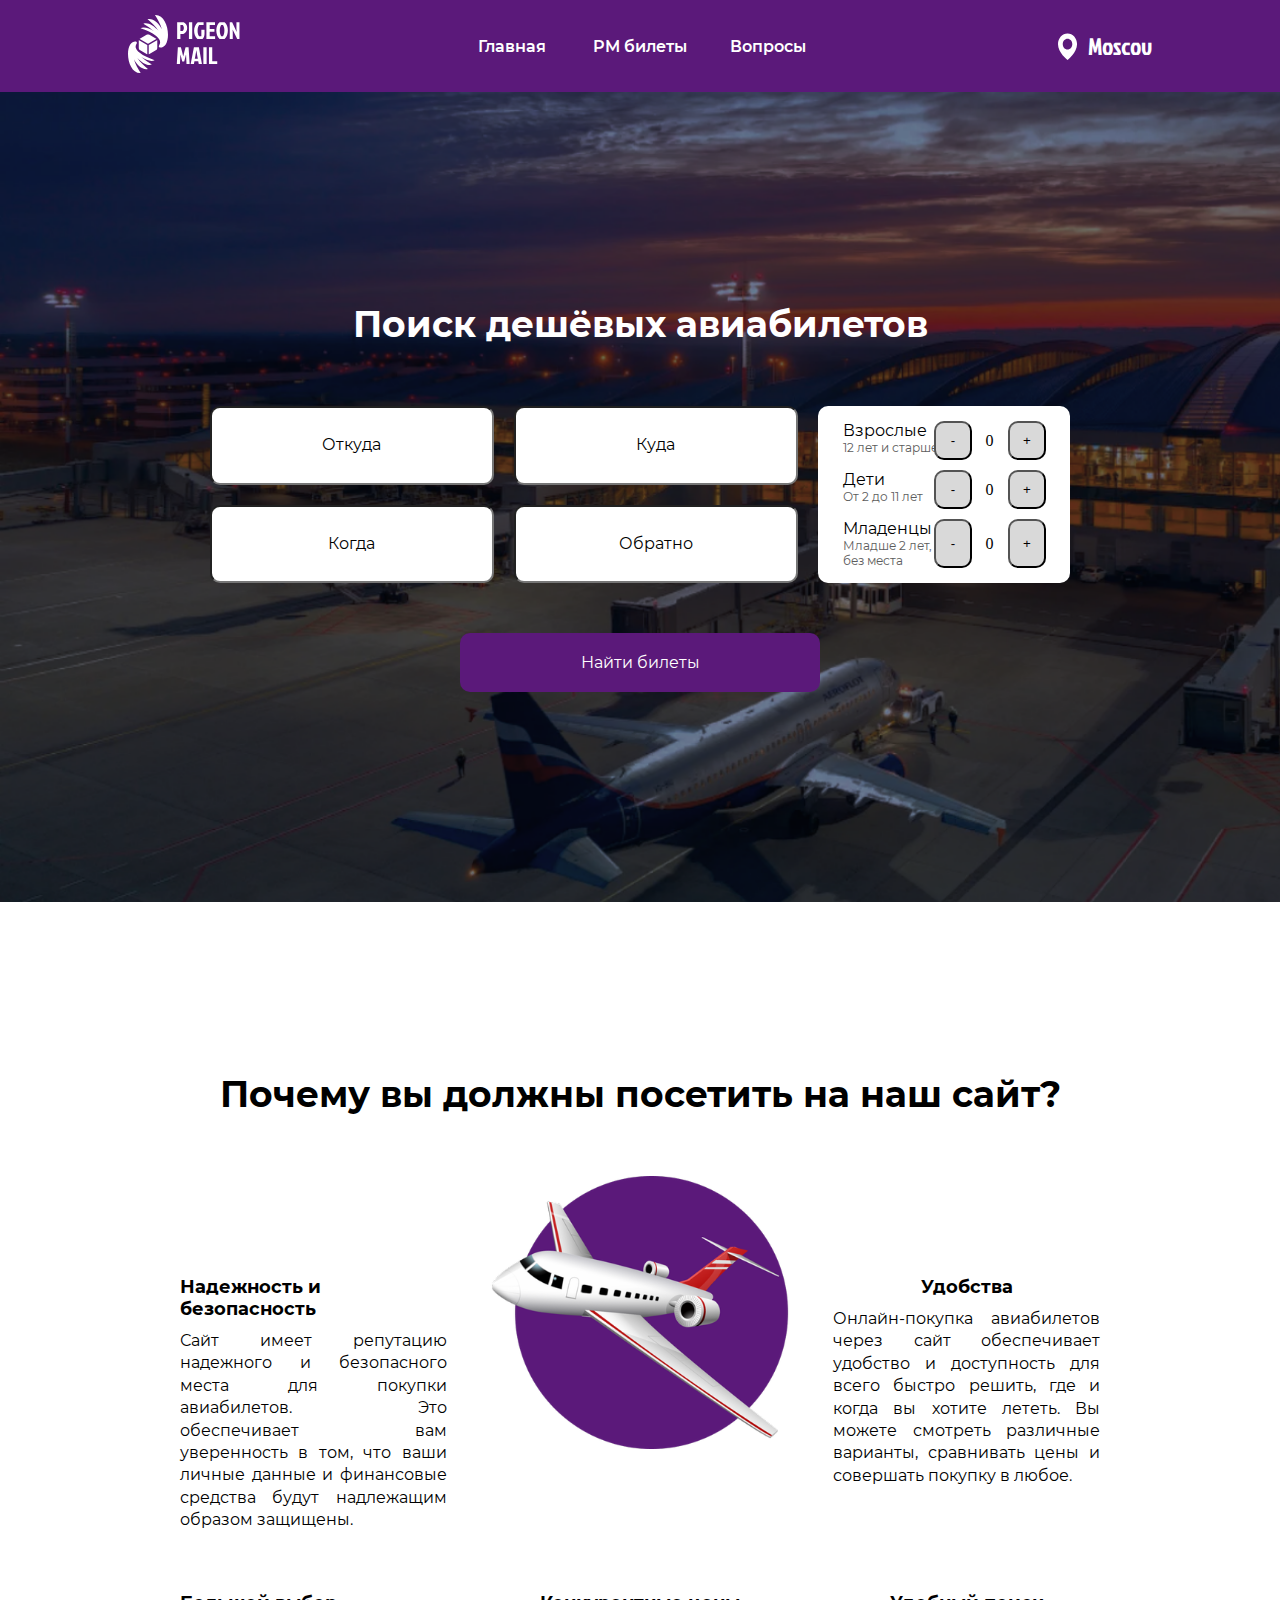
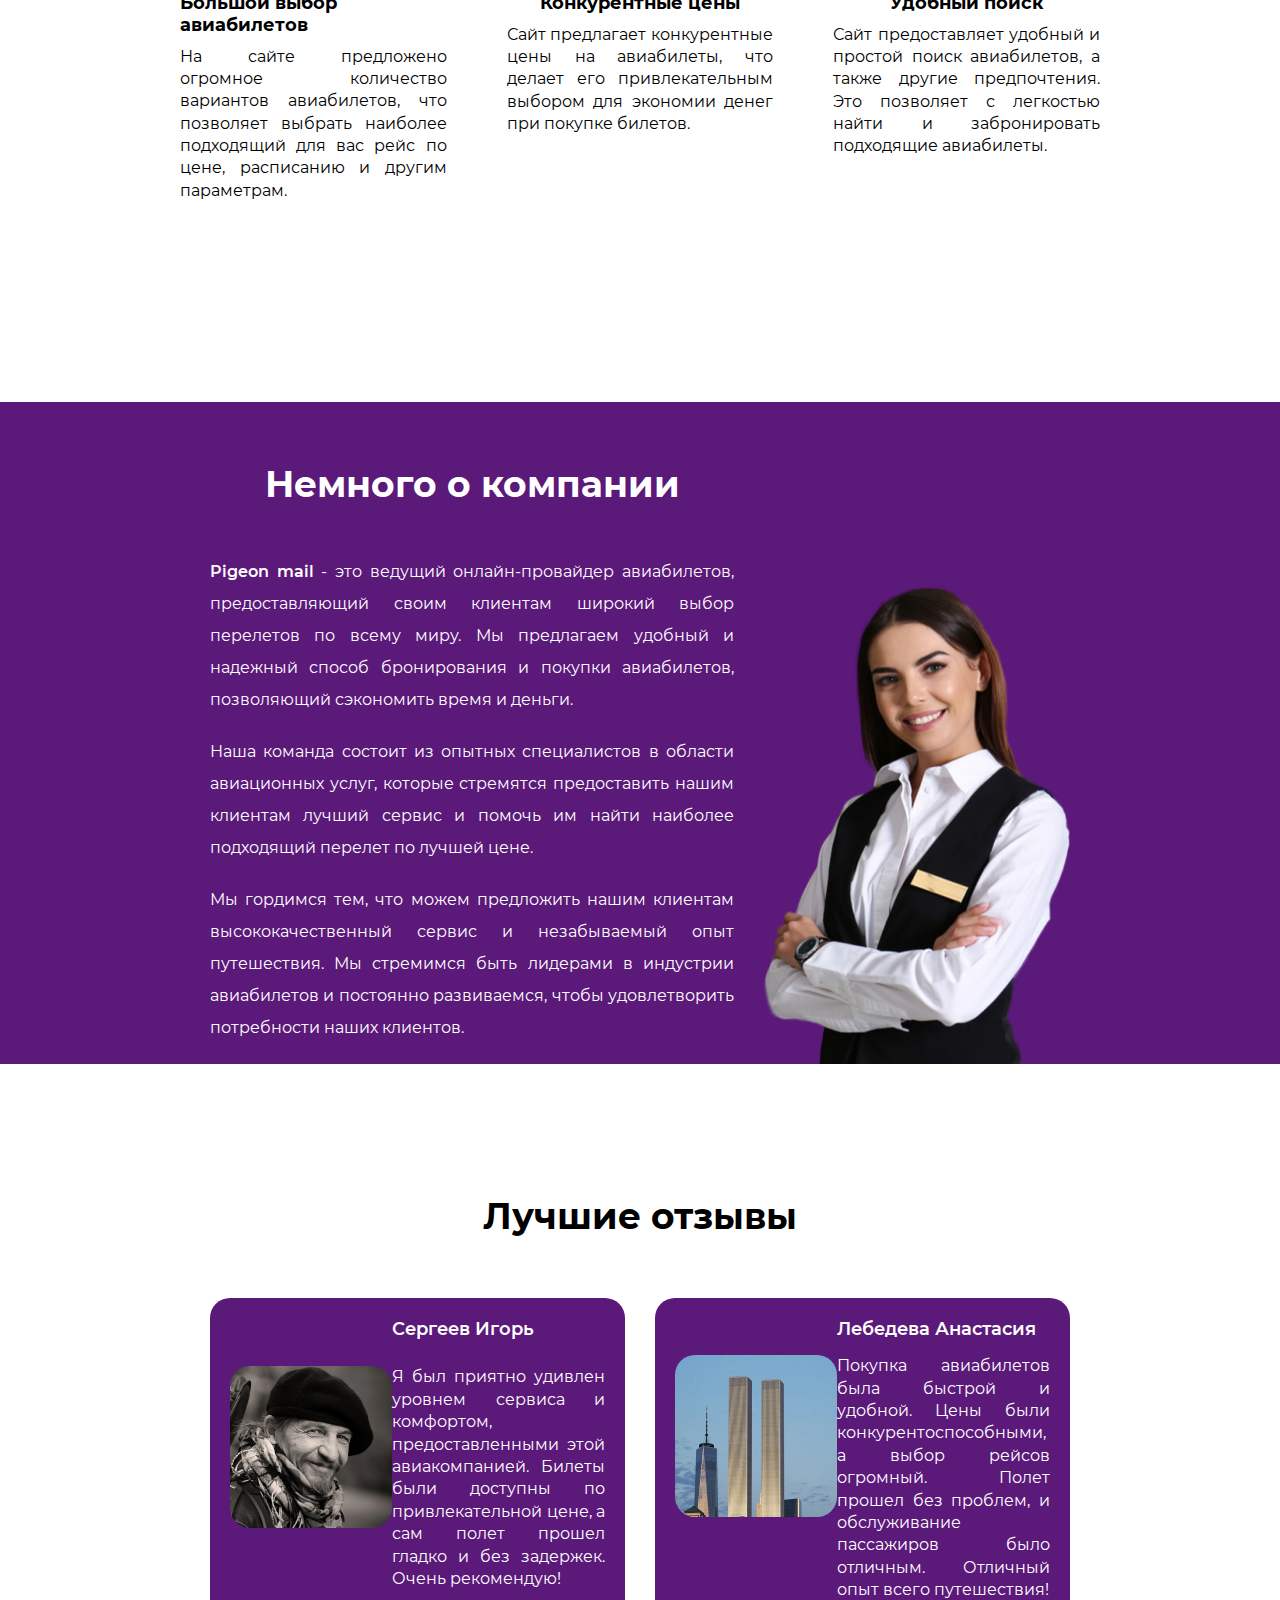
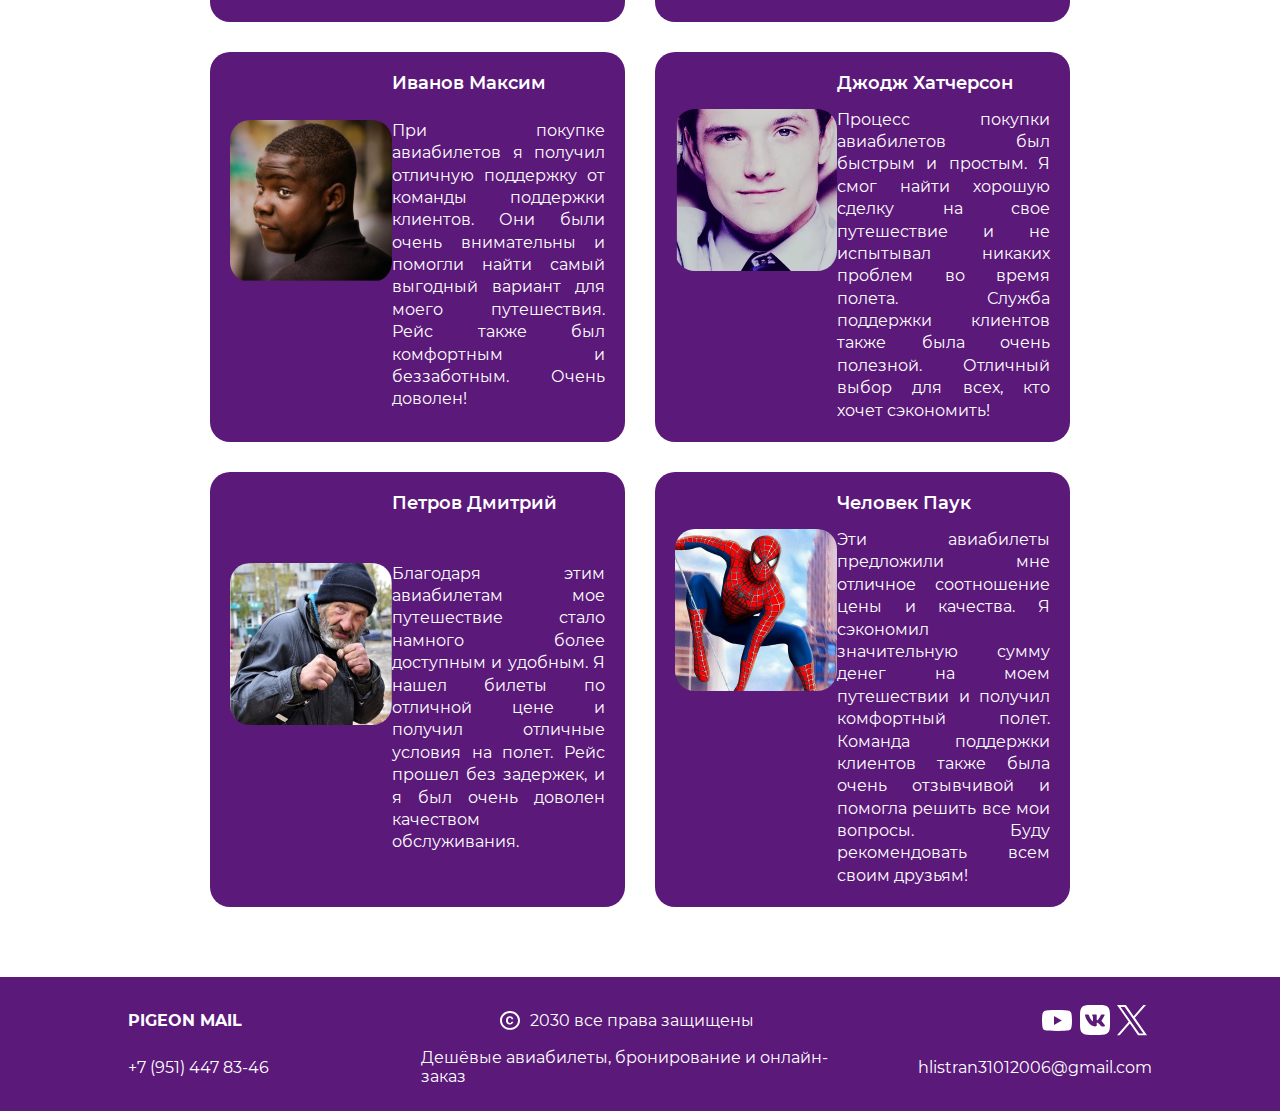
==== commit b02f963f: "Add files via upload" ====
--- a/index.html
+++ b/index.html
@@ -1,9 +1,9 @@
 <!DOCTYPE html>
-<html lang="en">
+<html lang="ru">
 <head>
     <meta charset="UTF-8">
     <meta name="viewport" content="width=device-width, initial-scale=1.0">
-    <title>Document</title>
+    <title>Pigeon mail - главный сайт</title>
     <link rel="stylesheet" href="css/style.css">
 </head>
 <body>
@@ -24,7 +24,7 @@
         <div class="kategori">
             <a href="index.html">Главная</a>
             <a href="bilet.html">PM билеты</a>
-            <a href="">Вопросы</a>
+            <a href="question.html">Вопросы</a>
         </div>
         <div class="nav">
             <svg width="20" height="27" viewBox="0 0 20 27" fill="none" xmlns="http://www.w3.org/2000/svg">
@@ -42,7 +42,7 @@
                 <input type="text" placeholder="Когда">
                 <input type="text" placeholder="Обратно">
             </div>
-            <main>
+            <div class="main">
                 <footer>
                     <div class="opisanie">
                         <h3>Взрослые</h3>
@@ -76,7 +76,7 @@
                         <button class="right3">+</button>
                     </div>
                 </footer>
-            </main>
+            </div>
         </div>
         <footer>
             <a href="bilet.html">Найти билеты</a>
@@ -141,22 +141,22 @@
                 <img src="img/Черный.png" alt="">
                 <p>При покупке авиабилетов я получил отличную поддержку от команды поддержки клиентов. Они были очень внимательны и помогли найти самый выгодный вариант для моего путешествия. Рейс также был комфортным и беззаботным. Очень доволен!</p>
             </div>
-            <div>
+            <div class="two">
                 <br>
                 <h2>Джодж Хатчерсон</h2>
-                <img src="img/Джодж Хатчерсон.png" alt="">    
+                <img src="img/Джодж_Хатчерсон.png" alt="">    
                 <p>Процесс покупки авиабилетов был быстрым и простым. Я смог найти хорошую сделку на свое путешествие и не испытывал никаких проблем во время полета. Служба поддержки клиентов также была очень полезной. Отличный выбор для всех, кто хочет сэкономить!</p>
             </div>
-            <div>
+            <div class="one">
                 <br>
                 <h2>Петров Дмитрий</h2>
                 <img src="img/Боксер.png" alt="">
                     <p>Благодаря этим авиабилетам мое путешествие стало намного более доступным и удобным. Я нашел билеты по отличной цене и получил отличные условия на полет. Рейс прошел без задержек, и я был очень доволен качеством обслуживания.</p>
             </div>
-            <div>
+            <div class="one">
                 <br>
                 <h2>Человек Паук</h2>
-                <img src="img/Человек паук.png" alt="">               
+                <img src="img/Человек_паук.png" alt="">               
                 <p>Эти авиабилеты предложили мне отличное соотношение цены и качества. Я сэкономил значительную сумму денег на моем путешествии и получил комфортный полет. Команда поддержки клиентов также была очень отзывчивой и помогла решить все мои вопросы. Буду рекомендовать всем своим друзьям!</p>
             </div>
         </footer>
--- a/css/style.css
+++ b/css/style.css
@@ -1,3 +1,11 @@
+::placeholder {
+    text-align: center;
+    color: var(--color-black);
+    font-size: 16px;
+    font-family: Montserrat;
+    font-weight: 900;
+}
+
 :root {
     --color-white: #fff;
     --color-black: #000;
@@ -54,7 +62,7 @@
 
 header .kategori {
     display: grid;
-    grid-template-columns: repeat(3, 9vw);
+    grid-template-columns: repeat(3, 10vw);
     align-items: center;
     justify-content: center;
 }
@@ -106,9 +114,13 @@
 section.forma .form .formik input {
     padding: 20px 3vw;
     border-radius: 10px;
-}
-
-section.forma .form main {
+    display: grid;
+    justify-content: center;
+    font-family: Montserrat;
+    font-weight: 900;
+}
+
+section.forma .form .main {
     background-color: var(--color-white);
     color: var(--color-black);
     padding: 15px 25px;
@@ -117,12 +129,12 @@
     border-radius: 10px;
 }
 
-section.forma .form main footer {
+section.forma .form .main footer {
     display: grid;
     grid-template-columns: 1fr 8vw;
 }
 
-section.forma .form main footer .kolvo button {
+section.forma .form .main footer .kolvo button {
     padding: 10px 17px;
     border-radius: 10px;
     display: flex;
@@ -132,33 +144,33 @@
     color: var(--color-black);
 }
 
-section.forma .form main footer .kolvo .left {
+section.forma .form .main footer .kolvo .left {
     background-color: var(--color-lite-gray);
 }
 
-section.forma .form main footer .kolvo .right {
+section.forma .form .main footer .kolvo .right {
     background-color: var(--color-white);
 }
 
-section.forma .form main footer .kolvo {
+section.forma .form .main footer .kolvo {
     display: grid;
     grid-template-columns: repeat(3, 37px);
     justify-content: end;
 }
 
-section.forma .form main footer .kolvo p {
+section.forma .form .main footer .kolvo p {
     display: flex;
     justify-content: center;
     align-items: center;
 }
 
-section.forma .form main footer .opisanie h3 {
-    font-family: Montserrat;
-    font-weight: 900;
-    font-size: 16px;
-}
-
-section.forma .form main footer .opisanie p {
+section.forma .form .main footer .opisanie h3 {
+    font-family: Montserrat;
+    font-weight: 900;
+    font-size: 16px;
+}
+
+section.forma .form .main footer .opisanie p {
     font-family: Montserrat;
     font-weight: 900;
     font-size: 12px;
@@ -195,6 +207,7 @@
     justify-content: center;
     font-size: 36px;
     padding-bottom: 60px;
+    text-align: center;
 }
 
 section.opic footer {
@@ -204,6 +217,10 @@
 
 section.opic footer .lol {
     padding-top: 100px;
+}
+
+section.opic footer img {
+    width: 100%;
 }
 
 section.opic footer div span {
@@ -232,6 +249,7 @@
     background-color: var(--color-purple);
     display: grid;
     grid-template-columns: 2fr 1fr;
+    column-gap: 30px;
 }
 
 section.cebe footer {
@@ -245,11 +263,13 @@
     display: grid;
     justify-content: center;
     padding-bottom: 50px;
+    text-align: center;
 }
 
 section.cebe div {
     display: grid;
     justify-content: end;
+    align-items: end;
 }
 
 section.cebe footer p {
@@ -316,7 +336,7 @@
 
 section.podval {
     background-color: var(--color-purple);
-    padding: 25px 210px;
+    padding: 25px 10vw;
     display: grid;
     grid-template-columns: 1fr 1.5fr 1fr;
     color: var(--color-white);
@@ -360,4 +380,68 @@
     font-family: Montserrat;
     font-weight: 900;
     font-size: 16px;
+}
+
+@media screen and (max-width: 1000px) {
+    header {
+        grid-template-columns: 1fr 2fr 1fr;
+    }
+
+    header .kategori {
+        grid-template-columns: repeat(3, 33%)
+    }
+
+    section.forma {
+        padding: 100px 60px;
+    }
+
+    section.forma h1 {
+        font-size: 24px;
+    }
+
+    section.forma .form {
+        grid-template-columns: none;
+        row-gap: 20px;
+    }
+
+    section.opic {
+        padding: 60px;
+    }
+
+    section.opic h1 {
+        font-size: 24px;
+    }
+
+    section.opic footer .lol{
+        padding-top: 0;
+    }
+
+    section.opic footer div p {
+        font-size: 14px;
+    }
+
+    section.cebe {
+        padding: 30px 60px 0px 60px;
+    }
+
+    section.cebe h1 {
+        font-size: 24px;
+    }
+
+    section.cebe div p {
+        font-size: 14px;
+    }
+
+    section.otzuv {
+        padding: 30px 60px 75px 60px;
+    }
+
+    section.otzuv h1 {
+        padding-bottom: 30px;
+        font-size: 24px;
+    }
+
+    section.otzuv footer {
+        grid-template-columns: none;
+    }
 }